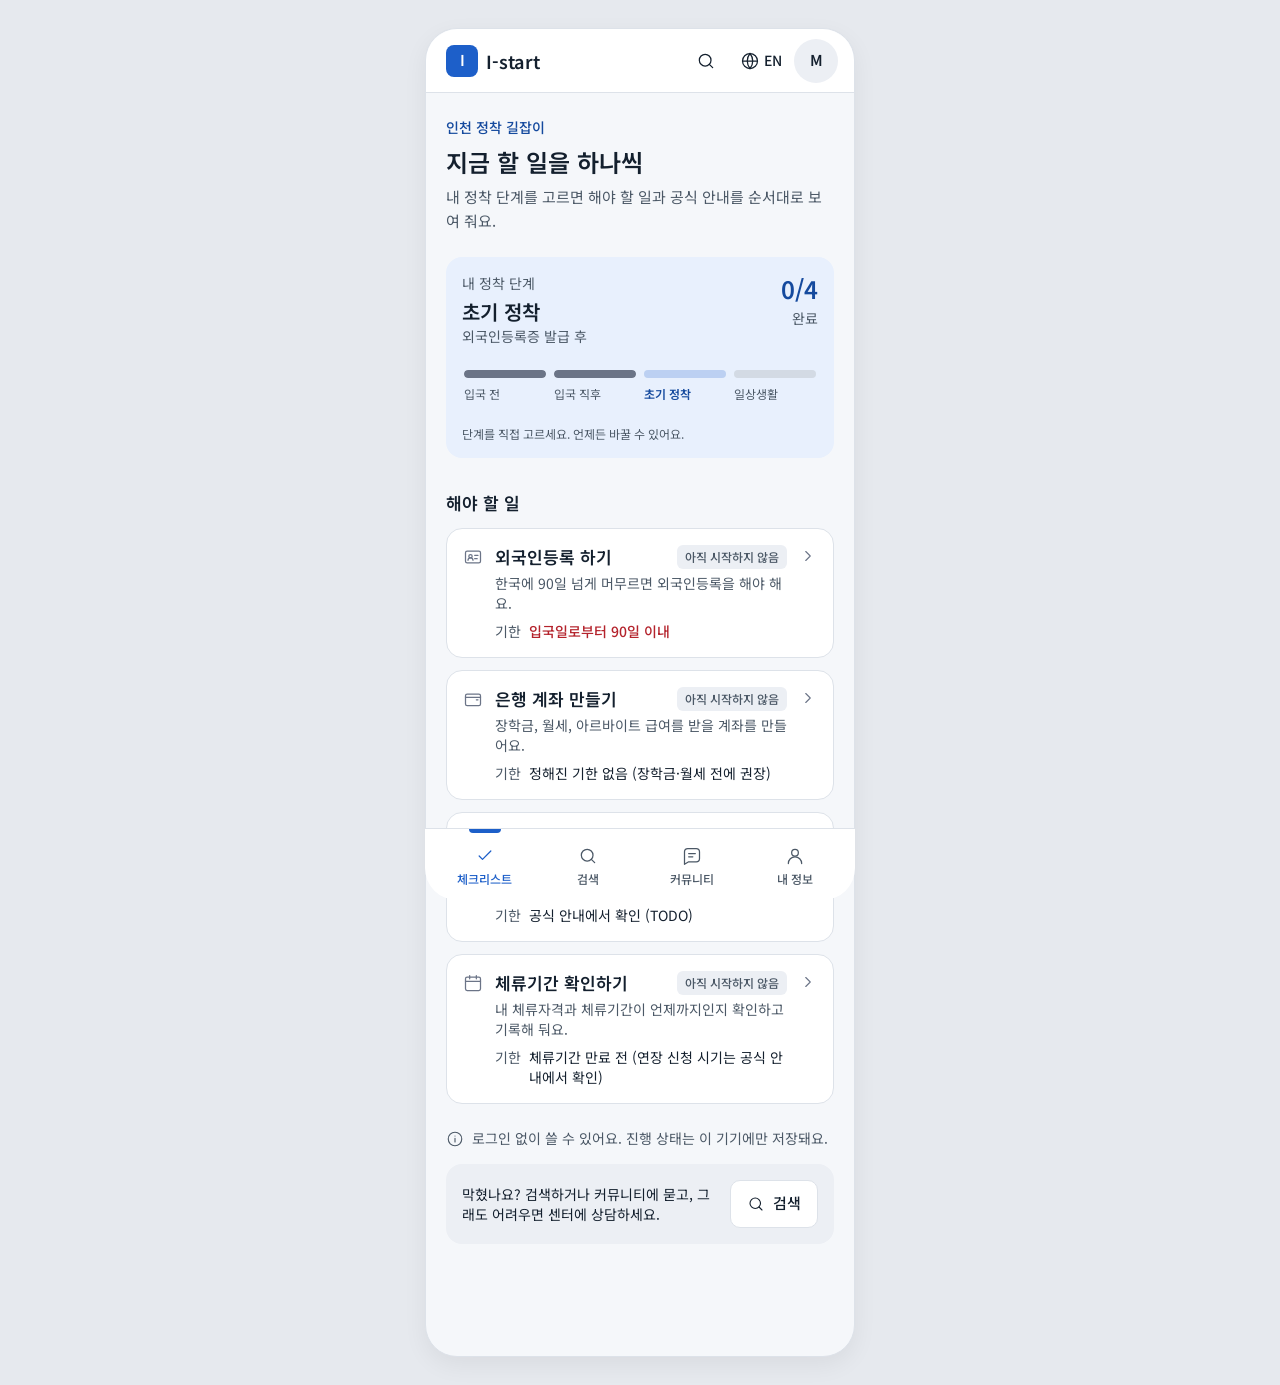
==== index.html @ 23b9d0e1 "i-start 시연판 빌드 — 정착 단계 체크리스트 · 검색 · 커뮤니티 · 내 정보 · 한/영" ====
<!doctype html>
<html lang="ko">
  <head>
    
    <meta charset="UTF-8" />
    <meta name="viewport" content="width=device-width, initial-scale=1.0" />
    <title>I-start</title>
    
    <meta name="description" content="Mobile web settlement guide for international students in Incheon: stage checklist, search/FAQ, community, center consultation (course prototype).">
    <meta name="robots" content="noindex, nofollow">
    <link rel="icon" href="./favicon.png">
    <meta property="og:title" content="I-start">
    <meta property="og:description" content="Mobile web settlement guide for international students in Incheon: stage checklist, search/FAQ, community, center consultation (course prototype).">
    <script type="module" crossorigin src="./assets/index-B7Cjxslz.js"></script>
    <link rel="stylesheet" crossorigin href="./assets/index-B33sdM72.css">
  </head>
  <body>
    
    <div id="root"></div>
    
  </body>
</html>
---- assets/index-B33sdM72.css ----
@import "https://fonts.googleapis.com/css2?family=Noto+Sans+KR:wght@400;500;600&display=swap";@layer properties{@supports (((-webkit-hyphens:none)) and (not (margin-trim:block))) or ((-moz-orient:inline) and (not (color:rgb(from red r g b)))){*,:before,:after,::backdrop{--tw-translate-x:0;--tw-translate-y:0;--tw-translate-z:0;--tw-rotate-x:initial;--tw-rotate-y:initial;--tw-rotate-z:initial;--tw-skew-x:initial;--tw-skew-y:initial;--tw-space-y-reverse:0;--tw-border-style:solid;--tw-leading:initial;--tw-font-weight:initial;--tw-shadow:0 0 #0000;--tw-shadow-color:initial;--tw-shadow-alpha:100%;--tw-inset-shadow:0 0 #0000;--tw-inset-shadow-color:initial;--tw-inset-shadow-alpha:100%;--tw-ring-color:initial;--tw-ring-shadow:0 0 #0000;--tw-inset-ring-color:initial;--tw-inset-ring-shadow:0 0 #0000;--tw-ring-inset:initial;--tw-ring-offset-width:0px;--tw-ring-offset-color:#fff;--tw-ring-offset-shadow:0 0 #0000;--tw-blur:initial;--tw-brightness:initial;--tw-contrast:initial;--tw-grayscale:initial;--tw-hue-rotate:initial;--tw-invert:initial;--tw-opacity:initial;--tw-saturate:initial;--tw-sepia:initial;--tw-drop-shadow:initial;--tw-drop-shadow-color:initial;--tw-drop-shadow-alpha:100%;--tw-drop-shadow-size:initial;--tw-duration:initial;--tw-ease:initial}}}@layer theme{:root,:host{--font-sans:-apple-system, BlinkMacSystemFont, "Segoe UI", Roboto, "Helvetica Neue", "Noto Sans", Arial, sans-serif, "Apple Color Emoji", "Segoe UI Emoji", "Segoe UI Symbol", "Noto Color Emoji";--font-mono:ui-monospace, SFMono-Regular, Menlo, Monaco, Consolas, "Liberation Mono", "Courier New", monospace;--color-white:#fff;--spacing:.25rem;--font-weight-medium:500;--font-weight-semibold:600;--font-weight-bold:700;--font-weight-black:900;--leading-tight:1.25;--ease-out:cubic-bezier(0, 0, .2, 1);--default-transition-duration:.15s;--default-transition-timing-function:cubic-bezier(.4, 0, .2, 1);--default-font-family:var(--font-sans);--default-mono-font-family:var(--font-mono);--color-point:#1d5fc9;--color-point-dark:#154a9e;--color-point-soft:#e8f0fd;--color-ink:#14202e;--color-muted:#4b5866;--color-faint:#6b7487;--color-page:#f5f7fa;--color-raised:#eceff4;--color-line:#dde2e9;--color-field:#8f99a6;--color-ok:#1b7a4b;--color-warn:#a35b00;--color-danger:#b4232c;--ease-out-soft:cubic-bezier(.22, 1, .36, 1)}}@layer base{*,:after,:before,::backdrop{box-sizing:border-box;border:0 solid;margin:0;padding:0}::file-selector-button{box-sizing:border-box;border:0 solid;margin:0;padding:0}html,:host{-webkit-text-size-adjust:100%;tab-size:4;line-height:1.5;font-family:var(--default-font-family,-apple-system, BlinkMacSystemFont, "Segoe UI", Roboto, "Helvetica Neue", "Noto Sans", Arial, sans-serif, "Apple Color Emoji", "Segoe UI Emoji", "Segoe UI Symbol", "Noto Color Emoji");font-feature-settings:var(--default-font-feature-settings,normal);font-variation-settings:var(--default-font-variation-settings,normal);-webkit-tap-highlight-color:transparent}hr{height:0;color:inherit;border-top-width:1px}abbr:where([title]){-webkit-text-decoration:underline dotted;text-decoration:underline dotted}h1,h2,h3,h4,h5,h6{font-size:inherit;font-weight:inherit}a{color:inherit;-webkit-text-decoration:inherit;-webkit-text-decoration:inherit;-webkit-text-decoration:inherit;-webkit-text-decoration:inherit;text-decoration:inherit}b,strong{font-weight:bolder}code,kbd,samp,pre{font-family:var(--default-mono-font-family,ui-monospace, SFMono-Regular, Menlo, Monaco, Consolas, "Liberation Mono", "Courier New", monospace);font-feature-settings:var(--default-mono-font-feature-settings,normal);font-variation-settings:var(--default-mono-font-variation-settings,normal);font-size:1em}small{font-size:80%}sub,sup{vertical-align:baseline;font-size:75%;line-height:0;position:relative}sub{bottom:-.25em}sup{top:-.5em}table{text-indent:0;border-color:inherit;border-collapse:collapse}:-moz-focusring:where(:not(iframe)){outline:auto}progress{vertical-align:baseline}summary{display:list-item}ol,ul,menu{list-style:none}img,svg,video,canvas,audio,iframe,embed,object{vertical-align:middle;display:block}img,video{max-width:100%;height:auto}button,input,select,optgroup,textarea{font:inherit;font-feature-settings:inherit;font-variation-settings:inherit;letter-spacing:inherit;color:inherit;opacity:1;background-color:#0000;border-radius:0}::file-selector-button{font:inherit;font-feature-settings:inherit;font-variation-settings:inherit;letter-spacing:inherit;color:inherit;opacity:1;background-color:#0000;border-radius:0}:where(select:is([multiple],[size])) optgroup{font-weight:bolder}:where(select:is([multiple],[size])) optgroup option{padding-inline-start:20px}::file-selector-button{margin-inline-end:4px}::placeholder{opacity:1}@supports (not ((-webkit-appearance:-apple-pay-button))) or (contain-intrinsic-size:1px){::placeholder{color:currentColor}@supports (color:color-mix(in lab, red, red)){::placeholder{color:color-mix(in oklab, currentcolor 50%, transparent)}}}textarea{resize:vertical}::-webkit-search-decoration{-webkit-appearance:none}::-webkit-date-and-time-value{min-height:1lh;text-align:inherit}::-webkit-datetime-edit{display:inline-flex}::-webkit-datetime-edit-fields-wrapper{padding:0}::-webkit-datetime-edit{padding-block:0}::-webkit-datetime-edit-year-field{padding-block:0}::-webkit-datetime-edit-month-field{padding-block:0}::-webkit-datetime-edit-day-field{padding-block:0}::-webkit-datetime-edit-hour-field{padding-block:0}::-webkit-datetime-edit-minute-field{padding-block:0}::-webkit-datetime-edit-second-field{padding-block:0}::-webkit-datetime-edit-millisecond-field{padding-block:0}::-webkit-datetime-edit-meridiem-field{padding-block:0}::-webkit-calendar-picker-indicator{line-height:1}:-moz-ui-invalid{box-shadow:none}button,input:where([type=button],[type=reset],[type=submit]){appearance:button}::file-selector-button{appearance:button}::-webkit-inner-spin-button{height:auto}::-webkit-outer-spin-button{height:auto}[hidden]:where(:not([hidden=until-found])){display:none!important}:root{color:var(--color-ink);font-synthesis:none;font-variant-numeric:tabular-nums;background:#e6e9ee;font-family:Noto Sans KR,sans-serif}html{scroll-behavior:smooth}body{min-width:320px;min-height:100vh}button{cursor:pointer}button:focus-visible,input:focus-visible,select:focus-visible,textarea:focus-visible{outline-offset:2px;outline:3px solid #1d5fc973}}@layer components{.app-canvas{background:#e6e9ee;min-height:100vh}.mobile-app{background:var(--color-page);min-height:100vh;margin:0 auto;position:relative;overflow:hidden}.app-header{z-index:40;border-bottom:1px solid var(--color-line);background:#fff;align-items:center;height:64px;padding:0 16px 0 20px;display:flex;position:sticky;top:0}.app-content{min-height:calc(100vh - 64px);padding-bottom:112px}.bottom-nav{z-index:50;border-top:1px solid var(--color-line);height:72px;padding:0 8px env(safe-area-inset-bottom);background:#fff;display:flex;position:fixed;bottom:0;left:0;right:0}.stage-seg{background:#d3dae4;border-radius:4px;height:8px;display:block;position:relative;overflow:hidden}.stage-seg>span{background:#6b7487;border-radius:4px;position:absolute;inset:0 auto 0 0}.stage-seg.is-current{background:#bcd0f2}.stage-seg.is-current>span{background:var(--color-point)}.fixed-write-button{z-index:30;background:var(--color-point);color:#fff;border-radius:999px;align-items:center;gap:8px;height:48px;padding:0 20px;font-size:15px;font-weight:600;display:flex;position:fixed;bottom:96px;right:max(20px,50vw - 195px);box-shadow:0 8px 24px #0000001f}.chatbot-button{z-index:30;border:1px solid var(--color-line);width:56px;height:56px;color:var(--color-point);background:#fff;border-radius:999px;place-items:center;display:grid;position:fixed;bottom:96px;right:max(20px,50vw - 195px);box-shadow:0 8px 24px #0000001f}.hide-scrollbar{scrollbar-width:none}.hide-scrollbar::-webkit-scrollbar{display:none}.animate-screen{animation:screen-in .3s var(--ease-out-soft)}.toast{z-index:100;background:var(--color-ink);color:#fff;text-align:center;width:max-content;max-width:calc(100vw - 40px);animation:toast-in .2s var(--ease-out-soft);border-radius:10px;padding:12px 16px;font-size:14px;font-weight:500;position:fixed;bottom:96px;left:50%;transform:translate(-50%);box-shadow:0 8px 24px #0000001f}.btn-primary{background:var(--color-point);color:#fff;min-height:48px;transition:background-color .15s var(--ease-out-soft);border-radius:10px;justify-content:center;align-items:center;gap:8px;padding:0 16px;font-size:15px;font-weight:600;display:inline-flex}.btn-primary:hover{background:var(--color-point-dark)}.btn-line{border:1px solid var(--color-line);min-height:48px;color:var(--color-ink);transition:background-color .15s var(--ease-out-soft);background:#fff;border-radius:10px;justify-content:center;align-items:center;gap:8px;padding:0 16px;font-size:15px;font-weight:500;display:inline-flex}.btn-line:hover{background:var(--color-raised)}.field{display:block}.field>span{margin-bottom:8px;font-size:14px;font-weight:600;display:block}.field input,.field select,.field textarea{border:1px solid var(--color-field);background:#fff;border-radius:10px;outline:none;width:100%;min-height:48px;padding:12px;font-size:15px}.field input:focus,.field select:focus,.field textarea:focus{border-color:var(--color-point)}.chip{border:1px solid var(--color-line);min-height:44px;color:var(--color-ink);transition:background-color .15s var(--ease-out-soft), color .15s var(--ease-out-soft);background:#fff;border-radius:10px;flex-shrink:0;justify-content:center;align-items:center;gap:8px;padding:0 16px;font-size:15px;font-weight:500;display:inline-flex}.chip[aria-pressed=true],.chip[aria-selected=true],.chip[aria-checked=true]{border-color:var(--color-ink);background:var(--color-ink);color:#fff}.badge{border-radius:6px;flex-shrink:0;align-items:center;padding:2px 8px;font-size:12px;font-weight:500;line-height:20px;display:inline-flex}}@layer utilities{.visible{visibility:visible}.sr-only{clip-path:inset(50%);white-space:nowrap;border-width:0;width:1px;height:1px;margin:-1px;padding:0;position:absolute;overflow:hidden}.absolute{position:absolute}.fixed{position:fixed}.relative{position:relative}.static{position:static}.inset-0{inset:0}.top-0{top:0}.top-1{top:var(--spacing)}.top-1\/2{top:50%}.left-4{left:calc(var(--spacing) * 4)}.z-10{z-index:10}.z-\[70\]{z-index:70}.mx-5{margin-inline:calc(var(--spacing) * 5)}.mx-auto{margin-inline:auto}.mt-0{margin-top:0}.mt-0\.5{margin-top:calc(var(--spacing) * .5)}.mt-1{margin-top:var(--spacing)}.mt-2{margin-top:calc(var(--spacing) * 2)}.mt-3{margin-top:calc(var(--spacing) * 3)}.mt-4{margin-top:calc(var(--spacing) * 4)}.mt-5{margin-top:calc(var(--spacing) * 5)}.mt-6{margin-top:calc(var(--spacing) * 6)}.mt-8{margin-top:calc(var(--spacing) * 8)}.-mr-2{margin-right:calc(var(--spacing) * -2)}.mb-2{margin-bottom:calc(var(--spacing) * 2)}.mb-3{margin-bottom:calc(var(--spacing) * 3)}.ml-8{margin-left:calc(var(--spacing) * 8)}.ml-auto{margin-left:auto}.line-clamp-2{-webkit-line-clamp:2;-webkit-box-orient:vertical;display:-webkit-box;overflow:hidden}.block{display:block}.flex{display:flex}.grid{display:grid}.hidden{display:none}.inline{display:inline}.inline-block{display:inline-block}.inline-flex{display:inline-flex}.table{display:table}.h-1{height:var(--spacing)}.h-6{height:calc(var(--spacing) * 6)}.h-8{height:calc(var(--spacing) * 8)}.h-9{height:calc(var(--spacing) * 9)}.h-10{height:calc(var(--spacing) * 10)}.h-11{height:calc(var(--spacing) * 11)}.h-12{height:calc(var(--spacing) * 12)}.h-14{height:calc(var(--spacing) * 14)}.h-16{height:calc(var(--spacing) * 16)}.max-h-\[40vh\]{max-height:40vh}.min-h-11{min-height:calc(var(--spacing) * 11)}.min-h-12{min-height:calc(var(--spacing) * 12)}.min-h-14{min-height:calc(var(--spacing) * 14)}.w-6{width:calc(var(--spacing) * 6)}.w-8{width:calc(var(--spacing) * 8)}.w-9{width:calc(var(--spacing) * 9)}.w-10{width:calc(var(--spacing) * 10)}.w-11{width:calc(var(--spacing) * 11)}.w-12{width:calc(var(--spacing) * 12)}.w-14{width:calc(var(--spacing) * 14)}.w-16{width:calc(var(--spacing) * 16)}.w-\[calc\(100\%-40px\)\]{width:calc(100% - 40px)}.w-full{width:100%}.max-w-\[420px\]{max-width:420px}.min-w-0{min-width:0}.min-w-11{min-width:calc(var(--spacing) * 11)}.flex-1{flex:1}.shrink-0{flex-shrink:0}.-translate-y-1{--tw-translate-y:calc(var(--spacing) * -1);translate:var(--tw-translate-x) var(--tw-translate-y)}.-translate-y-1\/2{--tw-translate-y:calc(calc(1 / 2 * 100%) * -1);translate:var(--tw-translate-x) var(--tw-translate-y)}.rotate-90{rotate:90deg}.transform{transform:var(--tw-rotate-x, ) var(--tw-rotate-y, ) var(--tw-rotate-z, ) var(--tw-skew-x, ) var(--tw-skew-y, )}.resize{resize:both}.grid-cols-2{grid-template-columns:repeat(2,minmax(0,1fr))}.grid-cols-3{grid-template-columns:repeat(3,minmax(0,1fr))}.grid-cols-4{grid-template-columns:repeat(4,minmax(0,1fr))}.flex-col{flex-direction:column}.flex-wrap{flex-wrap:wrap}.place-items-center{place-items:center}.items-center{align-items:center}.items-end{align-items:flex-end}.items-start{align-items:flex-start}.justify-between{justify-content:space-between}.justify-center{justify-content:center}.gap-1{gap:var(--spacing)}.gap-2{gap:calc(var(--spacing) * 2)}.gap-3{gap:calc(var(--spacing) * 3)}.gap-4{gap:calc(var(--spacing) * 4)}:where(.space-y-2>:not(:last-child)){--tw-space-y-reverse:0;margin-block-start:calc(calc(var(--spacing) * 2) * var(--tw-space-y-reverse));margin-block-end:calc(calc(var(--spacing) * 2) * calc(1 - var(--tw-space-y-reverse)))}:where(.space-y-3>:not(:last-child)){--tw-space-y-reverse:0;margin-block-start:calc(calc(var(--spacing) * 3) * var(--tw-space-y-reverse));margin-block-end:calc(calc(var(--spacing) * 3) * calc(1 - var(--tw-space-y-reverse)))}:where(.space-y-4>:not(:last-child)){--tw-space-y-reverse:0;margin-block-start:calc(calc(var(--spacing) * 4) * var(--tw-space-y-reverse));margin-block-end:calc(calc(var(--spacing) * 4) * calc(1 - var(--tw-space-y-reverse)))}.truncate{text-overflow:ellipsis;white-space:nowrap;overflow:hidden}.overflow-hidden{overflow:hidden}.overflow-x-auto{overflow-x:auto}.overflow-y-auto{overflow-y:auto}.rounded-\[8px\]{border-radius:8px}.rounded-\[10px\]{border-radius:10px}.rounded-\[16px\]{border-radius:16px}.rounded-\[20px\]{border-radius:20px}.rounded-full{border-radius:2147483647px}.rounded-b-\[4px\]{border-bottom-right-radius:4px;border-bottom-left-radius:4px}.border{border-style:var(--tw-border-style);border-width:1px}.border-t{border-top-style:var(--tw-border-style);border-top-width:1px}.border-b{border-bottom-style:var(--tw-border-style);border-bottom-width:1px}.border-dashed{--tw-border-style:dashed;border-style:dashed}.border-\[\#f0c7a8\]{border-color:#f0c7a8}.border-field{border-color:var(--color-field)}.border-line{border-color:var(--color-line)}.border-point{border-color:var(--color-point)}.bg-\[\#0d1a2e\]\/40{background-color:oklab(21.7535% -.00852445 -.0428075/.4)}.bg-\[\#e3f4ea\]{background-color:#e3f4ea}.bg-\[\#fff4e0\]{background-color:#fff4e0}.bg-\[\#fff4ec\]{background-color:#fff4ec}.bg-ink{background-color:var(--color-ink)}.bg-page{background-color:var(--color-page)}.bg-point{background-color:var(--color-point)}.bg-point-soft{background-color:var(--color-point-soft)}.bg-raised{background-color:var(--color-raised)}.bg-white{background-color:var(--color-white)}.p-3{padding:calc(var(--spacing) * 3)}.p-4{padding:calc(var(--spacing) * 4)}.p-5{padding:calc(var(--spacing) * 5)}.px-0{padding-inline:0}.px-0\.5{padding-inline:calc(var(--spacing) * .5)}.px-2{padding-inline:calc(var(--spacing) * 2)}.px-3{padding-inline:calc(var(--spacing) * 3)}.px-4{padding-inline:calc(var(--spacing) * 4)}.px-5{padding-inline:calc(var(--spacing) * 5)}.py-0{padding-block:0}.py-1{padding-block:var(--spacing)}.py-3{padding-block:calc(var(--spacing) * 3)}.pt-1{padding-top:var(--spacing)}.pt-2{padding-top:calc(var(--spacing) * 2)}.pt-3{padding-top:calc(var(--spacing) * 3)}.pt-6{padding-top:calc(var(--spacing) * 6)}.pr-3{padding-right:calc(var(--spacing) * 3)}.pb-1{padding-bottom:var(--spacing)}.pb-5{padding-bottom:calc(var(--spacing) * 5)}.pb-6{padding-bottom:calc(var(--spacing) * 6)}.pl-11{padding-left:calc(var(--spacing) * 11)}.text-center{text-align:center}.text-left{text-align:left}.text-right{text-align:right}.text-\[12px\]{font-size:12px}.text-\[14px\]{font-size:14px}.text-\[15px\]{font-size:15px}.text-\[17px\]{font-size:17px}.text-\[18px\]{font-size:18px}.text-\[20px\]{font-size:20px}.text-\[24px\]{font-size:24px}.leading-4{--tw-leading:calc(var(--spacing) * 4);line-height:calc(var(--spacing) * 4)}.leading-5{--tw-leading:calc(var(--spacing) * 5);line-height:calc(var(--spacing) * 5)}.leading-6{--tw-leading:calc(var(--spacing) * 6);line-height:calc(var(--spacing) * 6)}.leading-7{--tw-leading:calc(var(--spacing) * 7);line-height:calc(var(--spacing) * 7)}.leading-8{--tw-leading:calc(var(--spacing) * 8);line-height:calc(var(--spacing) * 8)}.leading-\[1\.3\]{--tw-leading:1.3;line-height:1.3}.leading-none{--tw-leading:1;line-height:1}.leading-tight{--tw-leading:var(--leading-tight);line-height:var(--leading-tight)}.font-black{--tw-font-weight:var(--font-weight-black);font-weight:var(--font-weight-black)}.font-bold{--tw-font-weight:var(--font-weight-bold);font-weight:var(--font-weight-bold)}.font-medium{--tw-font-weight:var(--font-weight-medium);font-weight:var(--font-weight-medium)}.font-semibold{--tw-font-weight:var(--font-weight-semibold);font-weight:var(--font-weight-semibold)}.text-\[\#8a3b0c\]{color:#8a3b0c}.text-danger{color:var(--color-danger)}.text-faint{color:var(--color-faint)}.text-ink{color:var(--color-ink)}.text-muted{color:var(--color-muted)}.text-ok{color:var(--color-ok)}.text-point{color:var(--color-point)}.text-point-dark{color:var(--color-point-dark)}.text-warn{color:var(--color-warn)}.text-white{color:var(--color-white)}.underline{text-decoration-line:underline}.accent-\[\#1d5fc9\]{accent-color:#1d5fc9}.shadow-2xl{--tw-shadow:0 25px 50px -12px var(--tw-shadow-color,#00000040);box-shadow:var(--tw-inset-shadow), var(--tw-inset-ring-shadow), var(--tw-ring-offset-shadow), var(--tw-ring-shadow), var(--tw-shadow)}.shadow-\[0_8px_24px_rgba\(0\,0\,0\,0\.12\)\]{--tw-shadow:0 8px 24px var(--tw-shadow-color,#0000001f);box-shadow:var(--tw-inset-shadow), var(--tw-inset-ring-shadow), var(--tw-ring-offset-shadow), var(--tw-ring-shadow), var(--tw-shadow)}.blur{--tw-blur:blur(8px);filter:var(--tw-blur, ) var(--tw-brightness, ) var(--tw-contrast, ) var(--tw-grayscale, ) var(--tw-hue-rotate, ) var(--tw-invert, ) var(--tw-saturate, ) var(--tw-sepia, ) var(--tw-drop-shadow, )}.filter{filter:var(--tw-blur, ) var(--tw-brightness, ) var(--tw-contrast, ) var(--tw-grayscale, ) var(--tw-hue-rotate, ) var(--tw-invert, ) var(--tw-saturate, ) var(--tw-sepia, ) var(--tw-drop-shadow, )}.filter\!{filter:var(--tw-blur, ) var(--tw-brightness, ) var(--tw-contrast, ) var(--tw-grayscale, ) var(--tw-hue-rotate, ) var(--tw-invert, ) var(--tw-saturate, ) var(--tw-sepia, ) var(--tw-drop-shadow, )!important}.transition{transition-property:color,background-color,border-color,outline-color,text-decoration-color,fill,stroke,--tw-gradient-from,--tw-gradient-via,--tw-gradient-to,opacity,box-shadow,transform,translate,scale,rotate,filter,-webkit-backdrop-filter,backdrop-filter,display,content-visibility,overlay,pointer-events;transition-timing-function:var(--tw-ease,var(--default-transition-timing-function));transition-duration:var(--tw-duration,var(--default-transition-duration))}.transition-colors{transition-property:color,background-color,border-color,outline-color,text-decoration-color,fill,stroke,--tw-gradient-from,--tw-gradient-via,--tw-gradient-to;transition-timing-function:var(--tw-ease,var(--default-transition-timing-function));transition-duration:var(--tw-duration,var(--default-transition-duration))}.transition-transform{transition-property:transform,translate,scale,rotate;transition-timing-function:var(--tw-ease,var(--default-transition-timing-function));transition-duration:var(--tw-duration,var(--default-transition-duration))}.duration-150{--tw-duration:.15s;transition-duration:.15s}.ease-out{--tw-ease:var(--ease-out);transition-timing-function:var(--ease-out)}.ease-out-soft{--tw-ease:var(--ease-out-soft);transition-timing-function:var(--ease-out-soft)}.outline-none{--tw-outline-style:none;outline-style:none}.last\:border-b-0:last-child{border-bottom-style:var(--tw-border-style);border-bottom-width:0}@media (hover:hover){.hover\:bg-line:hover{background-color:var(--color-line)}.hover\:bg-raised:hover{background-color:var(--color-raised)}}.focus\:border-point:focus{border-color:var(--color-point)}}@keyframes screen-in{0%{opacity:0;transform:translateY(6px)}to{opacity:1;transform:translateY(0)}}@keyframes toast-in{0%{opacity:0;transform:translate(-50%,8px)}to{opacity:1;transform:translate(-50%)}}@media (width>=560px){.app-canvas{padding:28px 0}.mobile-app{border:1px solid var(--color-line);border-radius:32px;width:430px;min-height:calc(100vh - 56px);box-shadow:0 8px 24px #0000000f}.app-header{border-radius:32px 32px 0 0}.bottom-nav{border-radius:0 0 32px 32px;width:430px;left:auto;right:50%;transform:translate(50%)}}@media (prefers-reduced-motion:reduce){html{scroll-behavior:auto}*,:before,:after{transition-duration:.01ms!important;animation-duration:.01ms!important;animation-iteration-count:1!important}}@property --tw-translate-x{syntax:"*";inherits:false;initial-value:0}@property --tw-translate-y{syntax:"*";inherits:false;initial-value:0}@property --tw-translate-z{syntax:"*";inherits:false;initial-value:0}@property --tw-rotate-x{syntax:"*";inherits:false}@property --tw-rotate-y{syntax:"*";inherits:false}@property --tw-rotate-z{syntax:"*";inherits:false}@property --tw-skew-x{syntax:"*";inherits:false}@property --tw-skew-y{syntax:"*";inherits:false}@property --tw-space-y-reverse{syntax:"*";inherits:false;initial-value:0}@property --tw-border-style{syntax:"*";inherits:false;initial-value:solid}@property --tw-leading{syntax:"*";inherits:false}@property --tw-font-weight{syntax:"*";inherits:false}@property --tw-shadow{syntax:"*";inherits:false;initial-value:0 0 #0000}@property --tw-shadow-color{syntax:"*";inherits:false}@property --tw-shadow-alpha{syntax:"<percentage>";inherits:false;initial-value:100%}@property --tw-inset-shadow{syntax:"*";inherits:false;initial-value:0 0 #0000}@property --tw-inset-shadow-color{syntax:"*";inherits:false}@property --tw-inset-shadow-alpha{syntax:"<percentage>";inherits:false;initial-value:100%}@property --tw-ring-color{syntax:"*";inherits:false}@property --tw-ring-shadow{syntax:"*";inherits:false;initial-value:0 0 #0000}@property --tw-inset-ring-color{syntax:"*";inherits:false}@property --tw-inset-ring-shadow{syntax:"*";inherits:false;initial-value:0 0 #0000}@property --tw-ring-inset{syntax:"*";inherits:false}@property --tw-ring-offset-width{syntax:"<length>";inherits:false;initial-value:0}@property --tw-ring-offset-color{syntax:"*";inherits:false;initial-value:#fff}@property --tw-ring-offset-shadow{syntax:"*";inherits:false;initial-value:0 0 #0000}@property --tw-blur{syntax:"*";inherits:false}@property --tw-brightness{syntax:"*";inherits:false}@property --tw-contrast{syntax:"*";inherits:false}@property --tw-grayscale{syntax:"*";inherits:false}@property --tw-hue-rotate{syntax:"*";inherits:false}@property --tw-invert{syntax:"*";inherits:false}@property --tw-opacity{syntax:"*";inherits:false}@property --tw-saturate{syntax:"*";inherits:false}@property --tw-sepia{syntax:"*";inherits:false}@property --tw-drop-shadow{syntax:"*";inherits:false}@property --tw-drop-shadow-color{syntax:"*";inherits:false}@property --tw-drop-shadow-alpha{syntax:"<percentage>";inherits:false;initial-value:100%}@property --tw-drop-shadow-size{syntax:"*";inherits:false}@property --tw-duration{syntax:"*";inherits:false}@property --tw-ease{syntax:"*";inherits:false}
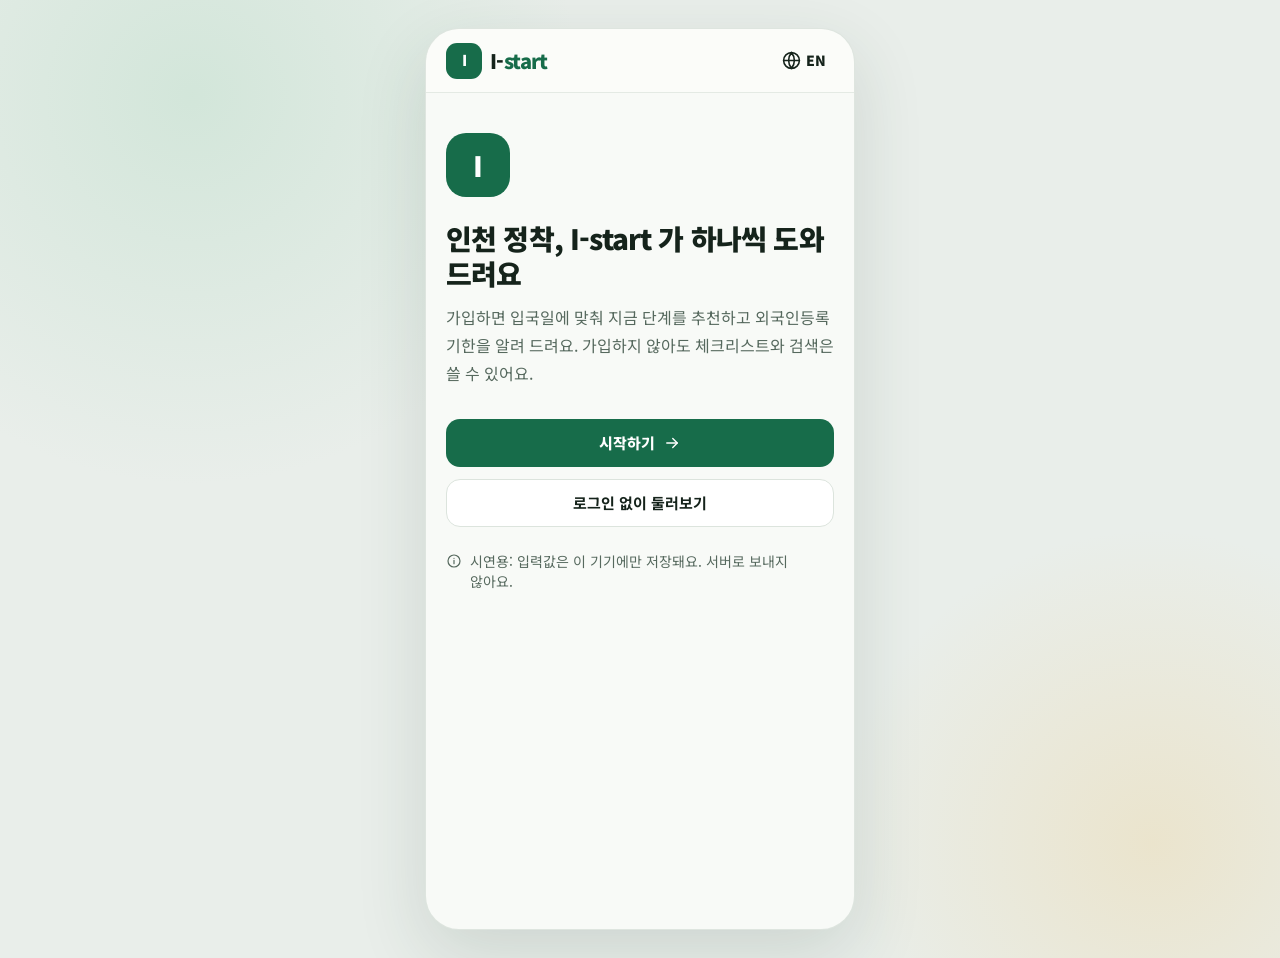
==== commit c84f3d93: "i-start 시연판 v2" ====
--- a/index.html
+++ b/index.html
@@ -11,8 +11,8 @@
     <link rel="icon" href="./favicon.png">
     <meta property="og:title" content="I-start">
     <meta property="og:description" content="Mobile web settlement guide for international students in Incheon: stage checklist, search/FAQ, community, center consultation (course prototype).">
-    <script type="module" crossorigin src="./assets/index-B7Cjxslz.js"></script>
-    <link rel="stylesheet" crossorigin href="./assets/index-B33sdM72.css">
+    <script type="module" crossorigin src="./assets/index-CWMB_GbR.js"></script>
+    <link rel="stylesheet" crossorigin href="./assets/index-bKQKhBHZ.css">
   </head>
   <body>
     
--- a/assets/index-bKQKhBHZ.css
+++ b/assets/index-bKQKhBHZ.css
@@ -0,0 +1 @@
+@import "https://fonts.googleapis.com/css2?family=DM+Sans:wght@400;500;600;700&family=Manrope:wght@600;700;800&family=Noto+Sans+KR:wght@400;500;600;700;800;900&display=swap";@layer properties{@supports (((-webkit-hyphens:none)) and (not (margin-trim:block))) or ((-moz-orient:inline) and (not (color:rgb(from red r g b)))){*,:before,:after,::backdrop{--tw-translate-x:0;--tw-translate-y:0;--tw-translate-z:0;--tw-rotate-x:initial;--tw-rotate-y:initial;--tw-rotate-z:initial;--tw-skew-x:initial;--tw-skew-y:initial;--tw-space-y-reverse:0;--tw-border-style:solid;--tw-leading:initial;--tw-font-weight:initial;--tw-tracking:initial;--tw-shadow:0 0 #0000;--tw-shadow-color:initial;--tw-shadow-alpha:100%;--tw-inset-shadow:0 0 #0000;--tw-inset-shadow-color:initial;--tw-inset-shadow-alpha:100%;--tw-ring-color:initial;--tw-ring-shadow:0 0 #0000;--tw-inset-ring-color:initial;--tw-inset-ring-shadow:0 0 #0000;--tw-ring-inset:initial;--tw-ring-offset-width:0px;--tw-ring-offset-color:#fff;--tw-ring-offset-shadow:0 0 #0000;--tw-blur:initial;--tw-brightness:initial;--tw-contrast:initial;--tw-grayscale:initial;--tw-hue-rotate:initial;--tw-invert:initial;--tw-opacity:initial;--tw-saturate:initial;--tw-sepia:initial;--tw-drop-shadow:initial;--tw-drop-shadow-color:initial;--tw-drop-shadow-alpha:100%;--tw-drop-shadow-size:initial;--tw-duration:initial;--tw-ease:initial}}}@layer theme{:root,:host{--font-sans:-apple-system, BlinkMacSystemFont, "Segoe UI", Roboto, "Helvetica Neue", "Noto Sans", Arial, sans-serif, "Apple Color Emoji", "Segoe UI Emoji", "Segoe UI Symbol", "Noto Color Emoji";--font-mono:ui-monospace, SFMono-Regular, Menlo, Monaco, Consolas, "Liberation Mono", "Courier New", monospace;--color-white:#fff;--spacing:.25rem;--font-weight-medium:500;--font-weight-semibold:600;--font-weight-bold:700;--font-weight-extrabold:800;--font-weight-black:900;--leading-tight:1.25;--ease-out:cubic-bezier(0, 0, .2, 1);--default-transition-duration:.15s;--default-transition-timing-function:cubic-bezier(.4, 0, .2, 1);--default-font-family:var(--font-sans);--default-mono-font-family:var(--font-mono);--color-point:#176c4a;--color-point-dark:#24704f;--color-point-soft:#eef5f0;--color-point-tint:#dceee3;--color-ink:#15231b;--color-muted:#56695e;--color-line:#dce4dd;--color-accent:#f1c165;--color-ok:#1b7a4b;--color-warn:#8a5300}}@layer base{*,:after,:before,::backdrop{box-sizing:border-box;border:0 solid;margin:0;padding:0}::file-selector-button{box-sizing:border-box;border:0 solid;margin:0;padding:0}html,:host{-webkit-text-size-adjust:100%;tab-size:4;line-height:1.5;font-family:var(--default-font-family,-apple-system, BlinkMacSystemFont, "Segoe UI", Roboto, "Helvetica Neue", "Noto Sans", Arial, sans-serif, "Apple Color Emoji", "Segoe UI Emoji", "Segoe UI Symbol", "Noto Color Emoji");font-feature-settings:var(--default-font-feature-settings,normal);font-variation-settings:var(--default-font-variation-settings,normal);-webkit-tap-highlight-color:transparent}hr{height:0;color:inherit;border-top-width:1px}abbr:where([title]){-webkit-text-decoration:underline dotted;text-decoration:underline dotted}h1,h2,h3,h4,h5,h6{font-size:inherit;font-weight:inherit}a{color:inherit;-webkit-text-decoration:inherit;-webkit-text-decoration:inherit;-webkit-text-decoration:inherit;-webkit-text-decoration:inherit;text-decoration:inherit}b,strong{font-weight:bolder}code,kbd,samp,pre{font-family:var(--default-mono-font-family,ui-monospace, SFMono-Regular, Menlo, Monaco, Consolas, "Liberation Mono", "Courier New", monospace);font-feature-settings:var(--default-mono-font-feature-settings,normal);font-variation-settings:var(--default-mono-font-variation-settings,normal);font-size:1em}small{font-size:80%}sub,sup{vertical-align:baseline;font-size:75%;line-height:0;position:relative}sub{bottom:-.25em}sup{top:-.5em}table{text-indent:0;border-color:inherit;border-collapse:collapse}:-moz-focusring:where(:not(iframe)){outline:auto}progress{vertical-align:baseline}summary{display:list-item}ol,ul,menu{list-style:none}img,svg,video,canvas,audio,iframe,embed,object{vertical-align:middle;display:block}img,video{max-width:100%;height:auto}button,input,select,optgroup,textarea{font:inherit;font-feature-settings:inherit;font-variation-settings:inherit;letter-spacing:inherit;color:inherit;opacity:1;background-color:#0000;border-radius:0}::file-selector-button{font:inherit;font-feature-settings:inherit;font-variation-settings:inherit;letter-spacing:inherit;color:inherit;opacity:1;background-color:#0000;border-radius:0}:where(select:is([multiple],[size])) optgroup{font-weight:bolder}:where(select:is([multiple],[size])) optgroup option{padding-inline-start:20px}::file-selector-button{margin-inline-end:4px}::placeholder{opacity:1}@supports (not ((-webkit-appearance:-apple-pay-button))) or (contain-intrinsic-size:1px){::placeholder{color:currentColor}@supports (color:color-mix(in lab, red, red)){::placeholder{color:color-mix(in oklab, currentcolor 50%, transparent)}}}textarea{resize:vertical}::-webkit-search-decoration{-webkit-appearance:none}::-webkit-date-and-time-value{min-height:1lh;text-align:inherit}::-webkit-datetime-edit{display:inline-flex}::-webkit-datetime-edit-fields-wrapper{padding:0}::-webkit-datetime-edit{padding-block:0}::-webkit-datetime-edit-year-field{padding-block:0}::-webkit-datetime-edit-month-field{padding-block:0}::-webkit-datetime-edit-day-field{padding-block:0}::-webkit-datetime-edit-hour-field{padding-block:0}::-webkit-datetime-edit-minute-field{padding-block:0}::-webkit-datetime-edit-second-field{padding-block:0}::-webkit-datetime-edit-millisecond-field{padding-block:0}::-webkit-datetime-edit-meridiem-field{padding-block:0}::-webkit-calendar-picker-indicator{line-height:1}:-moz-ui-invalid{box-shadow:none}button,input:where([type=button],[type=reset],[type=submit]){appearance:button}::file-selector-button{appearance:button}::-webkit-inner-spin-button{height:auto}::-webkit-outer-spin-button{height:auto}[hidden]:where(:not([hidden=until-found])){display:none!important}:root{color:#15231b;font-synthesis:none;background:#e9eeea;font-family:Noto Sans KR,sans-serif}html{scroll-behavior:smooth}body{min-width:320px;min-height:100vh}button{cursor:pointer}html:lang(ko) body{word-break:keep-all;overflow-wrap:break-word}button:focus-visible,input:focus-visible{outline-offset:2px;outline:3px solid #176c4a73}}@layer components{.app-canvas{background:radial-gradient(circle at 15% 10%,#b7dcc673,#0000 28%),radial-gradient(circle at 90% 88%,#f1c16538,#0000 22%),#e9eeea;min-height:100vh}.mobile-app{background:#f8faf7;min-height:100vh;margin:0 auto;position:relative;overflow:hidden}.app-header{z-index:40;-webkit-backdrop-filter:blur(16px);backdrop-filter:blur(16px);background:#fbfcf9f5;border-bottom:1px solid #e4eae4;align-items:center;height:64px;padding:0 20px;display:flex;position:sticky;top:0}.app-content{min-height:calc(100vh - 64px);padding-bottom:104px}.bottom-nav{z-index:50;height:76px;padding:0 10px env(safe-area-inset-bottom);-webkit-backdrop-filter:blur(18px);backdrop-filter:blur(18px);background:#fffffff7;border-top:1px solid #e0e7e1;display:flex;position:fixed;bottom:0;left:0;right:0}.progress-ring{background:conic-gradient(#176c4a 0 var(--deg,0deg), #ffffffd9 var(--deg,0deg) 360deg)}.progress-ring:before{content:"";background:#dceee3;border-radius:999px;position:absolute;inset:6px}.fixed-write-button{z-index:30;color:#fff;background:#176c4a;border-radius:999px;align-items:center;gap:7px;height:48px;padding:0 18px;font-size:14px;font-weight:800;display:flex;position:fixed;bottom:94px;right:max(20px,50vw - 195px);box-shadow:0 10px 28px #176c4a47}.chatbot-button{z-index:30;color:#264b39;background:#f1c165;border:4px solid #fff;border-radius:999px;place-items:center;width:56px;height:56px;display:grid;position:fixed;bottom:94px;right:max(20px,50vw - 195px);box-shadow:0 10px 28px #2b4d3b3d}.hide-scrollbar{scrollbar-width:none}.hide-scrollbar::-webkit-scrollbar{display:none}.animate-screen{animation:.24s ease-out screen-in}.toast{z-index:100;color:#fff;text-align:center;background:#143b2d;border:1px solid #ffffff26;border-radius:999px;width:max-content;max-width:calc(100vw - 40px);padding:11px 18px;font-size:14px;font-weight:700;animation:.25s ease-out toast-in;position:fixed;bottom:94px;left:50%;transform:translate(-50%);box-shadow:0 14px 35px #0e312440}.btn-primary{white-space:nowrap;background:var(--color-point);color:#fff;border-radius:14px;justify-content:center;align-items:center;gap:8px;min-height:48px;padding:0 16px;font-size:15px;font-weight:800;display:inline-flex}.btn-primary:hover{background:var(--color-point-dark)}.btn-line{white-space:nowrap;border:1px solid var(--color-line);min-height:48px;color:var(--color-ink);background:#fff;border-radius:14px;justify-content:center;align-items:center;gap:8px;padding:0 16px;font-size:15px;font-weight:700;display:inline-flex}.field{display:block}.field>span{margin-bottom:6px;font-size:14px;font-weight:800;display:block}.field input,.field select,.field textarea{border:1px solid var(--color-line);background:#fff;border-radius:12px;outline:none;width:100%;min-height:48px;padding:10px 12px;font-size:15px}.field input:focus,.field select:focus,.field textarea:focus{border-color:var(--color-point)}}@layer utilities{.visible{visibility:visible}.sr-only{clip-path:inset(50%);white-space:nowrap;border-width:0;width:1px;height:1px;margin:-1px;padding:0;position:absolute;overflow:hidden}.absolute{position:absolute}.fixed{position:fixed}.relative{position:relative}.static{position:static}.inset-0{inset:0}.top-0{top:0}.top-1{top:var(--spacing)}.top-1\/2{top:50%}.left-4{left:calc(var(--spacing) * 4)}.z-10{z-index:10}.z-\[70\]{z-index:70}.mx-5{margin-inline:calc(var(--spacing) * 5)}.mx-auto{margin-inline:auto}.mt-0{margin-top:0}.mt-0\.5{margin-top:calc(var(--spacing) * .5)}.mt-1{margin-top:var(--spacing)}.mt-1\.5{margin-top:calc(var(--spacing) * 1.5)}.mt-2{margin-top:calc(var(--spacing) * 2)}.mt-3{margin-top:calc(var(--spacing) * 3)}.mt-4{margin-top:calc(var(--spacing) * 4)}.mt-5{margin-top:calc(var(--spacing) * 5)}.mt-6{margin-top:calc(var(--spacing) * 6)}.mt-8{margin-top:calc(var(--spacing) * 8)}.-mr-2{margin-right:calc(var(--spacing) * -2)}.mb-2{margin-bottom:calc(var(--spacing) * 2)}.mb-3{margin-bottom:calc(var(--spacing) * 3)}.mb-4{margin-bottom:calc(var(--spacing) * 4)}.ml-8{margin-left:calc(var(--spacing) * 8)}.ml-10{margin-left:calc(var(--spacing) * 10)}.ml-11{margin-left:calc(var(--spacing) * 11)}.ml-auto{margin-left:auto}.line-clamp-2{-webkit-line-clamp:2;-webkit-box-orient:vertical;display:-webkit-box;overflow:hidden}.block{display:block}.flex{display:flex}.grid{display:grid}.hidden{display:none}.inline{display:inline}.inline-block{display:inline-block}.inline-flex{display:inline-flex}.table{display:table}.h-1{height:var(--spacing)}.h-6{height:calc(var(--spacing) * 6)}.h-7{height:calc(var(--spacing) * 7)}.h-8{height:calc(var(--spacing) * 8)}.h-9{height:calc(var(--spacing) * 9)}.h-10{height:calc(var(--spacing) * 10)}.h-11{height:calc(var(--spacing) * 11)}.h-12{height:calc(var(--spacing) * 12)}.h-14{height:calc(var(--spacing) * 14)}.h-16{height:calc(var(--spacing) * 16)}.h-\[3px\]{height:3px}.h-\[76px\]{height:76px}.max-h-\[52vh\]{max-height:52vh}.min-h-11{min-height:calc(var(--spacing) * 11)}.min-h-12{min-height:calc(var(--spacing) * 12)}.min-h-14{min-height:calc(var(--spacing) * 14)}.w-6{width:calc(var(--spacing) * 6)}.w-7{width:calc(var(--spacing) * 7)}.w-8{width:calc(var(--spacing) * 8)}.w-9{width:calc(var(--spacing) * 9)}.w-10{width:calc(var(--spacing) * 10)}.w-11{width:calc(var(--spacing) * 11)}.w-12{width:calc(var(--spacing) * 12)}.w-14{width:calc(var(--spacing) * 14)}.w-16{width:calc(var(--spacing) * 16)}.w-28{width:calc(var(--spacing) * 28)}.w-\[64px\]{width:64px}.w-\[76px\]{width:76px}.w-\[calc\(100\%-40px\)\]{width:calc(100% - 40px)}.w-full{width:100%}.max-w-\[420px\]{max-width:420px}.min-w-0{min-width:0}.min-w-11{min-width:calc(var(--spacing) * 11)}.flex-1{flex:1}.shrink-0{flex-shrink:0}.-translate-y-1{--tw-translate-y:calc(var(--spacing) * -1);translate:var(--tw-translate-x) var(--tw-translate-y)}.-translate-y-1\/2{--tw-translate-y:calc(calc(1 / 2 * 100%) * -1);translate:var(--tw-translate-x) var(--tw-translate-y)}.rotate-90{rotate:90deg}.transform{transform:var(--tw-rotate-x, ) var(--tw-rotate-y, ) var(--tw-rotate-z, ) var(--tw-skew-x, ) var(--tw-skew-y, )}.resize{resize:both}.list-disc{list-style-type:disc}.grid-cols-2{grid-template-columns:repeat(2,minmax(0,1fr))}.grid-cols-3{grid-template-columns:repeat(3,minmax(0,1fr))}.grid-cols-4{grid-template-columns:repeat(4,minmax(0,1fr))}.flex-col{flex-direction:column}.flex-wrap{flex-wrap:wrap}.place-items-center{place-items:center}.items-center{align-items:center}.items-end{align-items:flex-end}.items-start{align-items:flex-start}.justify-between{justify-content:space-between}.justify-center{justify-content:center}.gap-1{gap:var(--spacing)}.gap-1\.5{gap:calc(var(--spacing) * 1.5)}.gap-2{gap:calc(var(--spacing) * 2)}.gap-3{gap:calc(var(--spacing) * 3)}.gap-4{gap:calc(var(--spacing) * 4)}:where(.space-y-1>:not(:last-child)){--tw-space-y-reverse:0;margin-block-start:calc(var(--spacing) * var(--tw-space-y-reverse));margin-block-end:calc(var(--spacing) * calc(1 - var(--tw-space-y-reverse)))}:where(.space-y-1\.5>:not(:last-child)){--tw-space-y-reverse:0;margin-block-start:calc(calc(var(--spacing) * 1.5) * var(--tw-space-y-reverse));margin-block-end:calc(calc(var(--spacing) * 1.5) * calc(1 - var(--tw-space-y-reverse)))}:where(.space-y-2>:not(:last-child)){--tw-space-y-reverse:0;margin-block-start:calc(calc(var(--spacing) * 2) * var(--tw-space-y-reverse));margin-block-end:calc(calc(var(--spacing) * 2) * calc(1 - var(--tw-space-y-reverse)))}:where(.space-y-2\.5>:not(:last-child)){--tw-space-y-reverse:0;margin-block-start:calc(calc(var(--spacing) * 2.5) * var(--tw-space-y-reverse));margin-block-end:calc(calc(var(--spacing) * 2.5) * calc(1 - var(--tw-space-y-reverse)))}:where(.space-y-3>:not(:last-child)){--tw-space-y-reverse:0;margin-block-start:calc(calc(var(--spacing) * 3) * var(--tw-space-y-reverse));margin-block-end:calc(calc(var(--spacing) * 3) * calc(1 - var(--tw-space-y-reverse)))}:where(.space-y-4>:not(:last-child)){--tw-space-y-reverse:0;margin-block-start:calc(calc(var(--spacing) * 4) * var(--tw-space-y-reverse));margin-block-end:calc(calc(var(--spacing) * 4) * calc(1 - var(--tw-space-y-reverse)))}.truncate{text-overflow:ellipsis;white-space:nowrap;overflow:hidden}.overflow-hidden{overflow:hidden}.overflow-x-auto{overflow-x:auto}.overflow-y-auto{overflow-y:auto}.rounded-\[10px\]{border-radius:10px}.rounded-\[11px\]{border-radius:11px}.rounded-\[12px\]{border-radius:12px}.rounded-\[13px\]{border-radius:13px}.rounded-\[14px\]{border-radius:14px}.rounded-\[16px\]{border-radius:16px}.rounded-\[18px\]{border-radius:18px}.rounded-\[20px\]{border-radius:20px}.rounded-\[22px\]{border-radius:22px}.rounded-\[25px\]{border-radius:25px}.rounded-full{border-radius:2147483647px}.border{border-style:var(--tw-border-style);border-width:1px}.border-2{border-style:var(--tw-border-style);border-width:2px}.border-t{border-top-style:var(--tw-border-style);border-top-width:1px}.border-b{border-bottom-style:var(--tw-border-style);border-bottom-width:1px}.border-dashed{--tw-border-style:dashed;border-style:dashed}.border-\[\#8fa397\]{border-color:#8fa397}.border-\[\#ccd8ce\]{border-color:#ccd8ce}.border-\[\#edf1ed\]{border-color:#edf1ed}.border-\[\#f0c7a8\]{border-color:#f0c7a8}.border-line{border-color:var(--color-line)}.border-point{border-color:var(--color-point)}.bg-\[\#10271e\]\/40{background-color:oklab(25.0582% -.0331733 .00815502/.4)}.bg-\[\#dceee3\]{background-color:#dceee3}.bg-\[\#e3f4ea\]{background-color:#e3f4ea}.bg-\[\#e8f5ec\]{background-color:#e8f5ec}.bg-\[\#e9f1ff\]{background-color:#e9f1ff}.bg-\[\#eef2ee\]{background-color:#eef2ee}.bg-\[\#f1f4f1\]{background-color:#f1f4f1}.bg-\[\#f2eafb\]{background-color:#f2eafb}.bg-\[\#f4f7f4\]{background-color:#f4f7f4}.bg-\[\#fbfcfa\]{background-color:#fbfcfa}.bg-\[\#fff1d6\]{background-color:#fff1d6}.bg-\[\#fff4d8\]{background-color:#fff4d8}.bg-\[\#fff4ec\]{background-color:#fff4ec}.bg-accent{background-color:var(--color-accent)}.bg-ink{background-color:var(--color-ink)}.bg-point{background-color:var(--color-point)}.bg-point-soft{background-color:var(--color-point-soft)}.bg-point-tint{background-color:var(--color-point-tint)}.bg-white{background-color:var(--color-white)}.p-3{padding:calc(var(--spacing) * 3)}.p-4{padding:calc(var(--spacing) * 4)}.p-5{padding:calc(var(--spacing) * 5)}.px-0{padding-inline:0}.px-1{padding-inline:var(--spacing)}.px-2{padding-inline:calc(var(--spacing) * 2)}.px-2\.5{padding-inline:calc(var(--spacing) * 2.5)}.px-3{padding-inline:calc(var(--spacing) * 3)}.px-4{padding-inline:calc(var(--spacing) * 4)}.px-5{padding-inline:calc(var(--spacing) * 5)}.py-0{padding-block:0}.py-0\.5{padding-block:calc(var(--spacing) * .5)}.py-1{padding-block:var(--spacing)}.py-2{padding-block:calc(var(--spacing) * 2)}.py-3{padding-block:calc(var(--spacing) * 3)}.pt-1{padding-top:var(--spacing)}.pt-2{padding-top:calc(var(--spacing) * 2)}.pt-3{padding-top:calc(var(--spacing) * 3)}.pt-6{padding-top:calc(var(--spacing) * 6)}.pt-7{padding-top:calc(var(--spacing) * 7)}.pt-8{padding-top:calc(var(--spacing) * 8)}.pt-10{padding-top:calc(var(--spacing) * 10)}.pr-1{padding-right:var(--spacing)}.pr-3{padding-right:calc(var(--spacing) * 3)}.pb-1{padding-bottom:var(--spacing)}.pb-5{padding-bottom:calc(var(--spacing) * 5)}.pb-6{padding-bottom:calc(var(--spacing) * 6)}.pb-10{padding-bottom:calc(var(--spacing) * 10)}.pl-5{padding-left:calc(var(--spacing) * 5)}.pl-11{padding-left:calc(var(--spacing) * 11)}.text-center{text-align:center}.text-left{text-align:left}.text-right{text-align:right}.text-\[12px\]{font-size:12px}.text-\[13px\]{font-size:13px}.text-\[14px\]{font-size:14px}.text-\[15px\]{font-size:15px}.text-\[16px\]{font-size:16px}.text-\[17px\]{font-size:17px}.text-\[18px\]{font-size:18px}.text-\[19px\]{font-size:19px}.text-\[20px\]{font-size:20px}.text-\[22px\]{font-size:22px}.text-\[24px\]{font-size:24px}.text-\[26px\]{font-size:26px}.text-\[28px\]{font-size:28px}.leading-4{--tw-leading:calc(var(--spacing) * 4);line-height:calc(var(--spacing) * 4)}.leading-5{--tw-leading:calc(var(--spacing) * 5);line-height:calc(var(--spacing) * 5)}.leading-6{--tw-leading:calc(var(--spacing) * 6);line-height:calc(var(--spacing) * 6)}.leading-7{--tw-leading:calc(var(--spacing) * 7);line-height:calc(var(--spacing) * 7)}.leading-8{--tw-leading:calc(var(--spacing) * 8);line-height:calc(var(--spacing) * 8)}.leading-\[1\.45\]{--tw-leading:1.45;line-height:1.45}.leading-none{--tw-leading:1;line-height:1}.leading-tight{--tw-leading:var(--leading-tight);line-height:var(--leading-tight)}.font-black{--tw-font-weight:var(--font-weight-black);font-weight:var(--font-weight-black)}.font-bold{--tw-font-weight:var(--font-weight-bold);font-weight:var(--font-weight-bold)}.font-extrabold{--tw-font-weight:var(--font-weight-extrabold);font-weight:var(--font-weight-extrabold)}.font-medium{--tw-font-weight:var(--font-weight-medium);font-weight:var(--font-weight-medium)}.font-semibold{--tw-font-weight:var(--font-weight-semibold);font-weight:var(--font-weight-semibold)}.tracking-\[-0\.03em\]{--tw-tracking:-.03em;letter-spacing:-.03em}.tracking-\[0\.06em\]{--tw-tracking:.06em;letter-spacing:.06em}.break-words{overflow-wrap:break-word}.whitespace-nowrap{white-space:nowrap}.text-\[\#2f6b4d\]{color:#2f6b4d}.text-\[\#3a67aa\]{color:#3a67aa}.text-\[\#6a4b92\]{color:#6a4b92}.text-\[\#7a4a00\]{color:#7a4a00}.text-\[\#7f5a12\]{color:#7f5a12}.text-\[\#8a3b0c\]{color:#8a3b0c}.text-\[\#b4232c\]{color:#b4232c}.text-\[\#f1c165\]{color:#f1c165}.text-ink{color:var(--color-ink)}.text-muted{color:var(--color-muted)}.text-ok{color:var(--color-ok)}.text-point{color:var(--color-point)}.text-point-dark{color:var(--color-point-dark)}.text-warn{color:var(--color-warn)}.text-white{color:var(--color-white)}.line-through{text-decoration-line:line-through}.underline{text-decoration-line:underline}.decoration-1{text-decoration-thickness:1px}.accent-\[\#176c4a\]{accent-color:#176c4a}.shadow-2xl{--tw-shadow:0 25px 50px -12px var(--tw-shadow-color,#00000040);box-shadow:var(--tw-inset-shadow), var(--tw-inset-ring-shadow), var(--tw-ring-offset-shadow), var(--tw-ring-shadow), var(--tw-shadow)}.shadow-\[0_4px_16px_rgba\(30\,76\,54\,0\.04\)\]{--tw-shadow:0 4px 16px var(--tw-shadow-color,#1e4c360a);box-shadow:var(--tw-inset-shadow), var(--tw-inset-ring-shadow), var(--tw-ring-offset-shadow), var(--tw-ring-shadow), var(--tw-shadow)}.blur{--tw-blur:blur(8px);filter:var(--tw-blur, ) var(--tw-brightness, ) var(--tw-contrast, ) var(--tw-grayscale, ) var(--tw-hue-rotate, ) var(--tw-invert, ) var(--tw-saturate, ) var(--tw-sepia, ) var(--tw-drop-shadow, )}.filter{filter:var(--tw-blur, ) var(--tw-brightness, ) var(--tw-contrast, ) var(--tw-grayscale, ) var(--tw-hue-rotate, ) var(--tw-invert, ) var(--tw-saturate, ) var(--tw-sepia, ) var(--tw-drop-shadow, )}.filter\!{filter:var(--tw-blur, ) var(--tw-brightness, ) var(--tw-contrast, ) var(--tw-grayscale, ) var(--tw-hue-rotate, ) var(--tw-invert, ) var(--tw-saturate, ) var(--tw-sepia, ) var(--tw-drop-shadow, )!important}.transition{transition-property:color,background-color,border-color,outline-color,text-decoration-color,fill,stroke,--tw-gradient-from,--tw-gradient-via,--tw-gradient-to,opacity,box-shadow,transform,translate,scale,rotate,filter,-webkit-backdrop-filter,backdrop-filter,display,content-visibility,overlay,pointer-events;transition-timing-function:var(--tw-ease,var(--default-transition-timing-function));transition-duration:var(--tw-duration,var(--default-transition-duration))}.transition-colors{transition-property:color,background-color,border-color,outline-color,text-decoration-color,fill,stroke,--tw-gradient-from,--tw-gradient-via,--tw-gradient-to;transition-timing-function:var(--tw-ease,var(--default-transition-timing-function));transition-duration:var(--tw-duration,var(--default-transition-duration))}.transition-transform{transition-property:transform,translate,scale,rotate;transition-timing-function:var(--tw-ease,var(--default-transition-timing-function));transition-duration:var(--tw-duration,var(--default-transition-duration))}.duration-150{--tw-duration:.15s;transition-duration:.15s}.ease-out{--tw-ease:var(--ease-out);transition-timing-function:var(--ease-out)}.outline-none{--tw-outline-style:none;outline-style:none}.last\:border-b-0:last-child{border-bottom-style:var(--tw-border-style);border-bottom-width:0}@media (hover:hover){.hover\:bg-point-soft:hover{background-color:var(--color-point-soft)}}.focus\:border-point:focus{border-color:var(--color-point)}}@keyframes screen-in{0%{opacity:0;transform:translateY(6px)}to{opacity:1;transform:translateY(0)}}@keyframes toast-in{0%{opacity:0;transform:translate(-50%,8px)}to{opacity:1;transform:translate(-50%)}}@media (width>=560px){.app-canvas{padding:28px 0}.mobile-app{border:1px solid #2549371f;border-radius:34px;width:430px;min-height:calc(100vh - 56px);box-shadow:0 24px 70px #233d2f24}.app-header{border-radius:34px 34px 0 0}.bottom-nav{border-radius:0 0 34px 34px;width:430px;left:auto;right:50%;transform:translate(50%)}}@media (prefers-reduced-motion:reduce){html{scroll-behavior:auto}*,:before,:after{transition-duration:.01ms!important;animation-duration:.01ms!important;animation-iteration-count:1!important}}@property --tw-translate-x{syntax:"*";inherits:false;initial-value:0}@property --tw-translate-y{syntax:"*";inherits:false;initial-value:0}@property --tw-translate-z{syntax:"*";inherits:false;initial-value:0}@property --tw-rotate-x{syntax:"*";inherits:false}@property --tw-rotate-y{syntax:"*";inherits:false}@property --tw-rotate-z{syntax:"*";inherits:false}@property --tw-skew-x{syntax:"*";inherits:false}@property --tw-skew-y{syntax:"*";inherits:false}@property --tw-space-y-reverse{syntax:"*";inherits:false;initial-value:0}@property --tw-border-style{syntax:"*";inherits:false;initial-value:solid}@property --tw-leading{syntax:"*";inherits:false}@property --tw-font-weight{syntax:"*";inherits:false}@property --tw-tracking{syntax:"*";inherits:false}@property --tw-shadow{syntax:"*";inherits:false;initial-value:0 0 #0000}@property --tw-shadow-color{syntax:"*";inherits:false}@property --tw-shadow-alpha{syntax:"<percentage>";inherits:false;initial-value:100%}@property --tw-inset-shadow{syntax:"*";inherits:false;initial-value:0 0 #0000}@property --tw-inset-shadow-color{syntax:"*";inherits:false}@property --tw-inset-shadow-alpha{syntax:"<percentage>";inherits:false;initial-value:100%}@property --tw-ring-color{syntax:"*";inherits:false}@property --tw-ring-shadow{syntax:"*";inherits:false;initial-value:0 0 #0000}@property --tw-inset-ring-color{syntax:"*";inherits:false}@property --tw-inset-ring-shadow{syntax:"*";inherits:false;initial-value:0 0 #0000}@property --tw-ring-inset{syntax:"*";inherits:false}@property --tw-ring-offset-width{syntax:"<length>";inherits:false;initial-value:0}@property --tw-ring-offset-color{syntax:"*";inherits:false;initial-value:#fff}@property --tw-ring-offset-shadow{syntax:"*";inherits:false;initial-value:0 0 #0000}@property --tw-blur{syntax:"*";inherits:false}@property --tw-brightness{syntax:"*";inherits:false}@property --tw-contrast{syntax:"*";inherits:false}@property --tw-grayscale{syntax:"*";inherits:false}@property --tw-hue-rotate{syntax:"*";inherits:false}@property --tw-invert{syntax:"*";inherits:false}@property --tw-opacity{syntax:"*";inherits:false}@property --tw-saturate{syntax:"*";inherits:false}@property --tw-sepia{syntax:"*";inherits:false}@property --tw-drop-shadow{syntax:"*";inherits:false}@property --tw-drop-shadow-color{syntax:"*";inherits:false}@property --tw-drop-shadow-alpha{syntax:"<percentage>";inherits:false;initial-value:100%}@property --tw-drop-shadow-size{syntax:"*";inherits:false}@property --tw-duration{syntax:"*";inherits:false}@property --tw-ease{syntax:"*";inherits:false}
